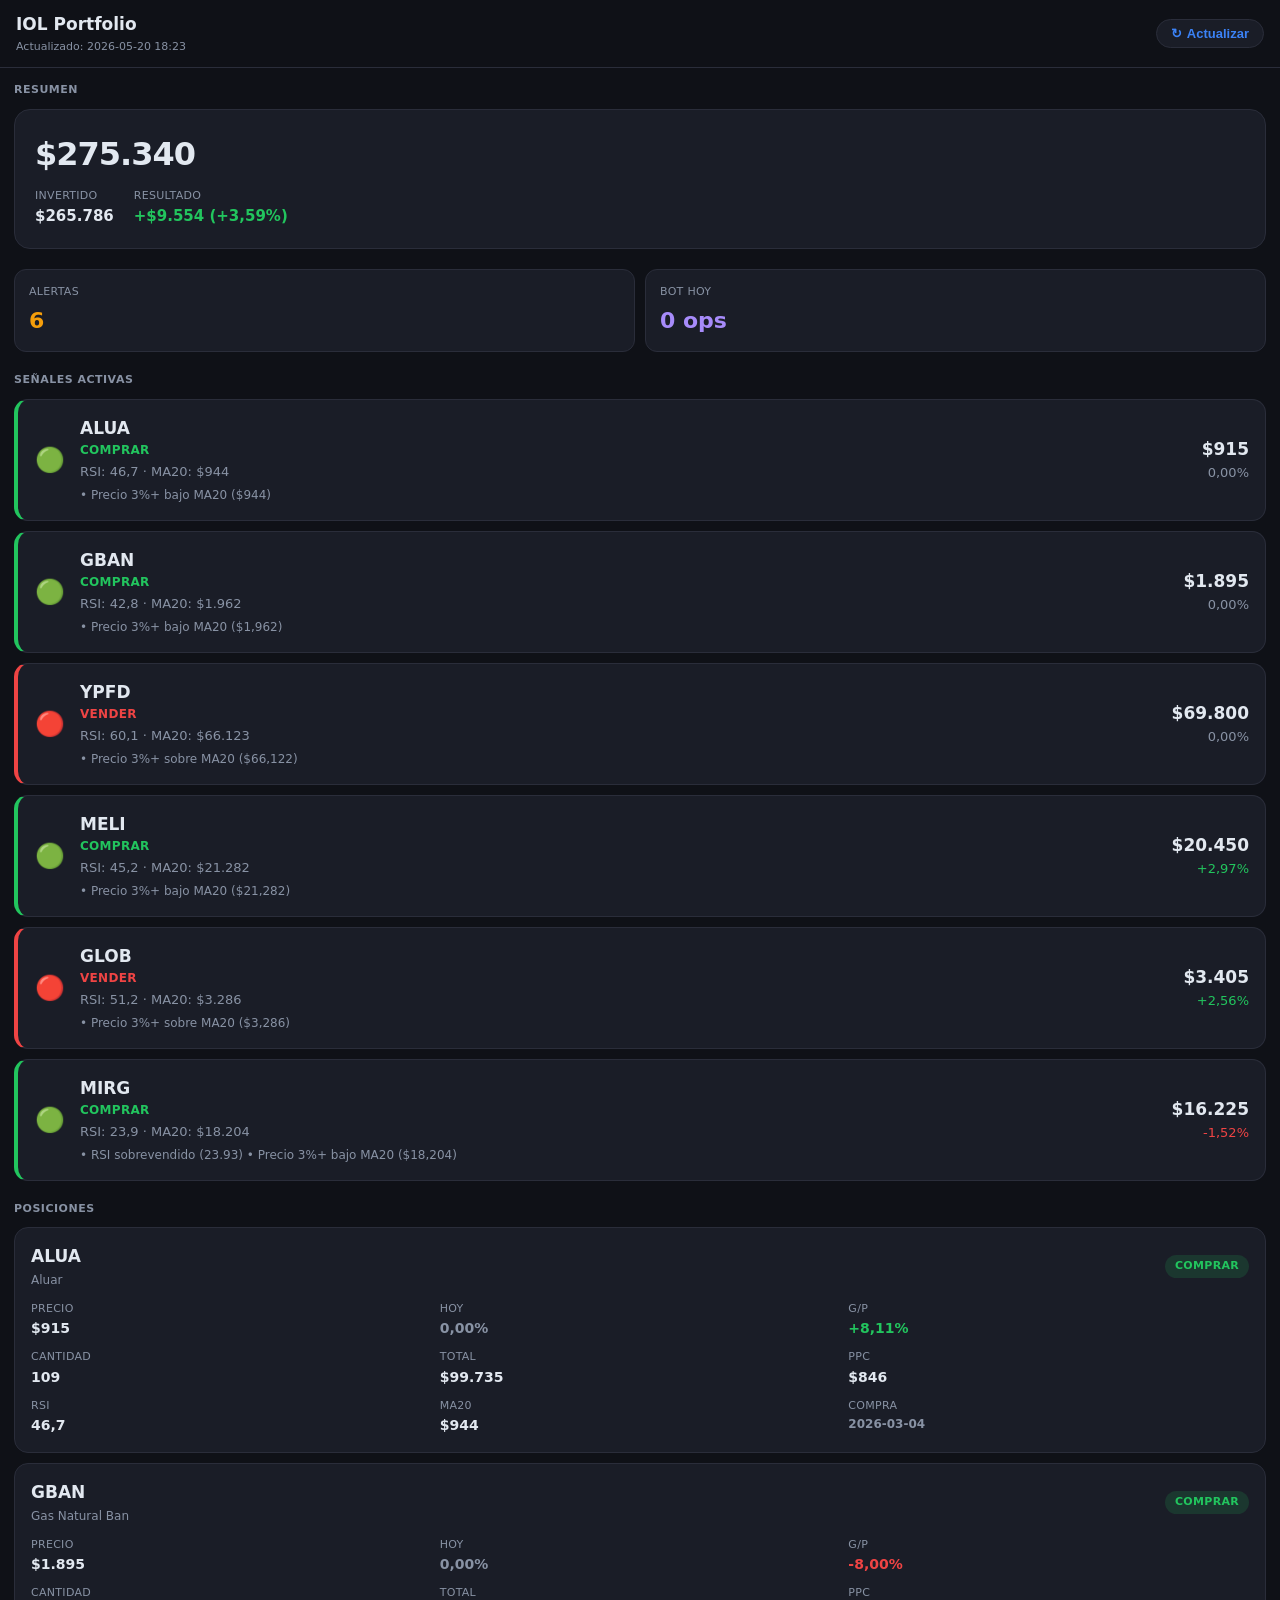
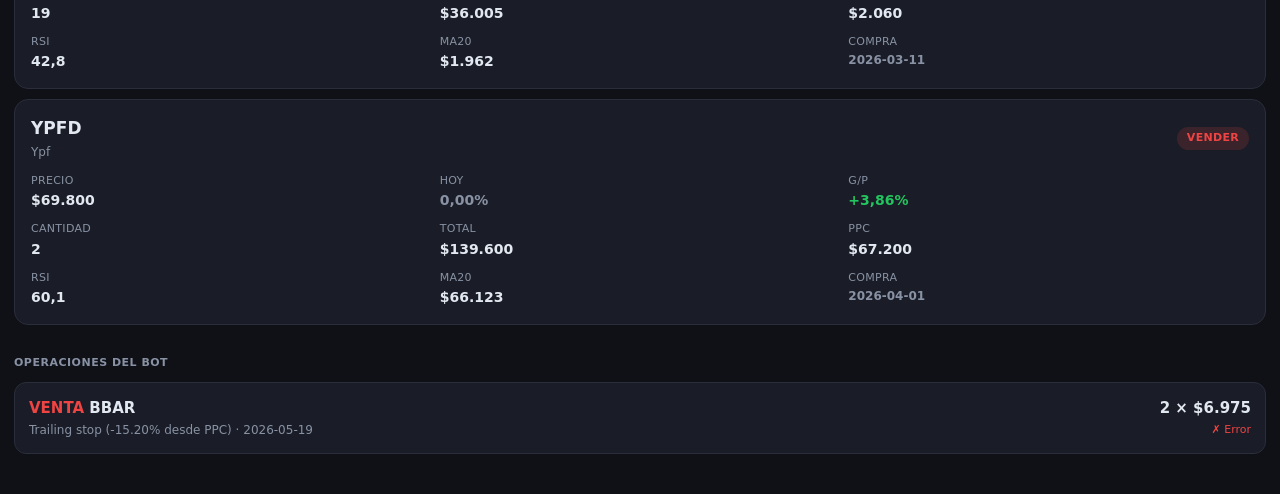
==== mobile.html @ ddc529d3 "feat: mobile-first dashboard + bug fixes (trades log, git rebase, alerts) - Add mobile.html: card-ba" ====
<!DOCTYPE html>
<html lang="es">
<head>
  <meta charset="UTF-8" />
  <meta name="viewport" content="width=device-width, initial-scale=1.0, maximum-scale=1.0" />
  <meta name="apple-mobile-web-app-capable" content="yes" />
  <meta name="apple-mobile-web-app-status-bar-style" content="black-translucent" />
  <meta name="theme-color" content="#0f1117" />
  <title>IOL · Portfolio</title>
  <style>
    :root {
      --bg:      #0f1117;
      --surface: #1a1d27;
      --surface2:#22253a;
      --border:  #2a2d3a;
      --text:    #e2e8f0;
      --muted:   #8892a4;
      --green:   #22c55e;
      --red:     #ef4444;
      --yellow:  #f59e0b;
      --blue:    #3b82f6;
      --purple:  #a78bfa;
    }

    * { box-sizing: border-box; margin: 0; padding: 0; -webkit-tap-highlight-color: transparent; }

    body {
      background: var(--bg);
      color: var(--text);
      font-family: -apple-system, 'Segoe UI', system-ui, sans-serif;
      font-size: 15px;
      line-height: 1.5;
      min-height: 100dvh;
      padding-bottom: env(safe-area-inset-bottom);
    }

    /* ── Top bar ─────────────────────────────── */
    .topbar {
      position: sticky;
      top: 0;
      z-index: 10;
      background: var(--bg);
      border-bottom: 1px solid var(--border);
      padding: 12px 16px;
      display: flex;
      align-items: center;
      justify-content: space-between;
    }
    .topbar-title { font-size: 17px; font-weight: 700; }
    .topbar-meta  { font-size: 11px; color: var(--muted); margin-top: 1px; }

    .refresh-btn {
      background: var(--surface);
      border: 1px solid var(--border);
      border-radius: 20px;
      color: var(--blue);
      font-size: 13px;
      font-weight: 600;
      padding: 6px 14px;
      cursor: pointer;
      transition: background 0.15s;
      display: flex;
      align-items: center;
      gap: 5px;
    }
    .refresh-btn:active { background: var(--surface2); }
    .refresh-btn.loading { opacity: 0.5; pointer-events: none; }

    /* ── Main layout ─────────────────────────── */
    main { padding: 14px 14px 32px; display: flex; flex-direction: column; gap: 20px; }

    /* ── Section title ───────────────────────── */
    .section-title {
      font-size: 11px;
      font-weight: 700;
      text-transform: uppercase;
      letter-spacing: 0.5px;
      color: var(--muted);
      margin-bottom: 10px;
    }

    /* ── Balance card ────────────────────────── */
    .balance-card {
      background: var(--surface);
      border: 1px solid var(--border);
      border-radius: 16px;
      padding: 20px;
    }
    .balance-total { font-size: 32px; font-weight: 800; letter-spacing: -1px; }
    .balance-meta  { display: flex; gap: 20px; margin-top: 10px; flex-wrap: wrap; }
    .balance-item  { display: flex; flex-direction: column; gap: 1px; }
    .balance-item .lbl { font-size: 11px; color: var(--muted); text-transform: uppercase; letter-spacing: 0.3px; }
    .balance-item .val { font-size: 15px; font-weight: 600; }

    /* ── KPI row ─────────────────────────────── */
    .kpi-row { display: grid; grid-template-columns: 1fr 1fr; gap: 10px; }
    .kpi-card {
      background: var(--surface);
      border: 1px solid var(--border);
      border-radius: 12px;
      padding: 14px;
    }
    .kpi-card .lbl { font-size: 11px; color: var(--muted); text-transform: uppercase; letter-spacing: 0.3px; margin-bottom: 4px; }
    .kpi-card .val { font-size: 22px; font-weight: 700; }
    .kpi-card.alert .val { color: var(--yellow); }
    .kpi-card.bot   .val { color: var(--purple); }

    /* ── Alert cards ─────────────────────────── */
    .alert-list { display: flex; flex-direction: column; gap: 10px; }
    .alert-card {
      background: var(--surface);
      border: 1px solid var(--border);
      border-radius: 14px;
      padding: 16px;
      display: flex;
      align-items: center;
      gap: 14px;
    }
    .alert-card.COMPRAR { border-left: 4px solid var(--green); }
    .alert-card.VENDER  { border-left: 4px solid var(--red); }
    .alert-card.ALERTA  { border-left: 4px solid var(--yellow); }

    .alert-icon {
      font-size: 24px;
      min-width: 32px;
      text-align: center;
    }
    .alert-body { flex: 1; min-width: 0; }
    .alert-sym  { font-size: 17px; font-weight: 700; }
    .alert-rec  { font-size: 12px; font-weight: 700; letter-spacing: 0.3px; margin-bottom: 3px; }
    .alert-rec.COMPRAR { color: var(--green); }
    .alert-rec.VENDER  { color: var(--red); }
    .alert-rec.ALERTA  { color: var(--yellow); }
    .alert-detail { font-size: 13px; color: var(--muted); }
    .alert-signals { font-size: 12px; color: var(--muted); margin-top: 4px; }

    .alert-price { text-align: right; min-width: 70px; }
    .alert-price .price { font-size: 17px; font-weight: 700; }
    .alert-price .day   { font-size: 13px; }

    /* ── Position cards ──────────────────────── */
    .position-card {
      background: var(--surface);
      border: 1px solid var(--border);
      border-radius: 14px;
      padding: 16px;
    }
    .position-header {
      display: flex;
      align-items: center;
      justify-content: space-between;
      margin-bottom: 12px;
    }
    .position-sym  { font-size: 17px; font-weight: 700; }
    .position-desc { font-size: 12px; color: var(--muted); margin-top: 1px; }

    .position-grid {
      display: grid;
      grid-template-columns: 1fr 1fr 1fr;
      gap: 10px 8px;
    }
    .position-grid .cell .lbl { font-size: 11px; color: var(--muted); text-transform: uppercase; letter-spacing: 0.3px; }
    .position-grid .cell .val { font-size: 14px; font-weight: 600; margin-top: 1px; }

    /* ── Badge ───────────────────────────────── */
    .badge {
      display: inline-block;
      padding: 3px 10px;
      border-radius: 20px;
      font-size: 11px;
      font-weight: 700;
      letter-spacing: 0.3px;
    }
    .badge.COMPRAR  { background: rgba(34,197,94,.15);  color: var(--green); }
    .badge.VENDER   { background: rgba(239,68,68,.15);  color: var(--red); }
    .badge.ALERTA   { background: rgba(245,158,11,.15); color: var(--yellow); }
    .badge.MANTENER { background: rgba(136,146,164,.1); color: var(--muted); }

    /* ── Trade list ──────────────────────────── */
    .trade-card {
      background: var(--surface);
      border: 1px solid var(--border);
      border-radius: 12px;
      padding: 14px;
      display: flex;
      align-items: center;
      justify-content: space-between;
      gap: 12px;
    }
    .trade-left .sym   { font-size: 15px; font-weight: 700; }
    .trade-left .meta  { font-size: 12px; color: var(--muted); margin-top: 2px; }
    .trade-right       { text-align: right; }
    .trade-right .amt  { font-size: 15px; font-weight: 700; }
    .trade-right .status { font-size: 11px; margin-top: 2px; }
    .status-ok  { color: var(--green); }
    .status-err { color: var(--red); }

    /* ── Color helpers ───────────────────────── */
    .pos { color: var(--green); }
    .neg { color: var(--red); }
    .neu { color: var(--muted); }

    /* ── Empty state ─────────────────────────── */
    .empty {
      text-align: center;
      color: var(--muted);
      font-size: 13px;
      padding: 24px;
      background: var(--surface);
      border: 1px solid var(--border);
      border-radius: 14px;
    }

    /* ── Skeleton loader ─────────────────────── */
    .skeleton {
      background: linear-gradient(90deg, var(--surface) 25%, var(--surface2) 50%, var(--surface) 75%);
      background-size: 200% 100%;
      animation: shimmer 1.4s infinite;
      border-radius: 8px;
      height: 18px;
    }
    @keyframes shimmer { 0% { background-position: 200% 0 } 100% { background-position: -200% 0 } }
  </style>
</head>
<body>

<header class="topbar">
  <div>
    <div class="topbar-title">IOL Portfolio</div>
    <div class="topbar-meta" id="last-updated">Cargando…</div>
  </div>
  <button class="refresh-btn" id="refresh-btn" onclick="reload()">
    <span id="refresh-icon">↻</span> Actualizar
  </button>
</header>

<main>
  <!-- Balance -->
  <div>
    <div class="section-title">Resumen</div>
    <div class="balance-card" id="balance-card">
      <div class="skeleton" style="width:60%;height:36px;margin-bottom:14px"></div>
      <div class="skeleton" style="width:80%;height:16px"></div>
    </div>
  </div>

  <!-- KPIs -->
  <div class="kpi-row">
    <div class="kpi-card alert"><div class="lbl">Alertas</div><div class="val" id="alert-count">—</div></div>
    <div class="kpi-card bot">  <div class="lbl">Bot hoy</div><div class="val" id="bot-ops">—</div></div>
  </div>

  <!-- Alerts -->
  <div id="alerts-section">
    <div class="section-title">Señales activas</div>
    <div class="alert-list" id="alerts-container">
      <div class="empty">Sin señales activas</div>
    </div>
  </div>

  <!-- Positions -->
  <div>
    <div class="section-title">Posiciones</div>
    <div id="positions-container">
      <div class="empty">Cargando…</div>
    </div>
  </div>

  <!-- Trades -->
  <div id="trades-section" style="display:none">
    <div class="section-title">Operaciones del bot</div>
    <div id="trades-container"></div>
  </div>
</main>

<script>
const DATA_URL   = "data/portfolio.json";
const TRADES_URL = "data/trades_log.json";

function fmt(n, d = 0) {
  return new Intl.NumberFormat("es-AR", { minimumFractionDigits: d, maximumFractionDigits: d }).format(n);
}
function pct(v) {
  const cls = v > 0 ? "pos" : v < 0 ? "neg" : "neu";
  return `<span class="${cls}">${v > 0 ? "+" : ""}${fmt(v, 2)}%</span>`;
}
function recIcon(r) {
  return { COMPRAR: "🟢", VENDER: "🔴", ALERTA: "⚠️", MANTENER: "⚪" }[r] ?? "⚪";
}

function renderBalance(data) {
  const gain    = data.total_gain ?? 0;
  const gainPct = data.total_gain_pct ?? 0;
  const gSign   = gain >= 0 ? "+" : "";
  const gCls    = gain >= 0 ? "pos" : "neg";
  document.getElementById("balance-card").innerHTML = `
    <div class="balance-total">$${fmt(data.total_ars)}</div>
    <div class="balance-meta">
      <div class="balance-item">
        <span class="lbl">Invertido</span>
        <span class="val">$${fmt(data.invested ?? 0)}</span>
      </div>
      <div class="balance-item">
        <span class="lbl">Resultado</span>
        <span class="val ${gCls}">${gSign}$${fmt(Math.abs(gain))} (${gSign}${fmt(gainPct, 2)}%)</span>
      </div>
    </div>`;
  document.getElementById("last-updated").textContent = `Actualizado: ${data.last_updated}`;
  document.getElementById("alert-count").textContent = data.alert_count ?? 0;
}

function renderAlerts(positions, watchlist) {
  const all    = [...positions, ...(watchlist ?? [])];
  const alerts = all.filter(p => ["COMPRAR", "VENDER", "ALERTA"].includes(p.recommendation));
  const cont   = document.getElementById("alerts-container");

  if (alerts.length === 0) {
    cont.innerHTML = `<div class="empty">✅ Sin señales activas</div>`;
    return;
  }

  cont.innerHTML = alerts.map(a => `
    <div class="alert-card ${a.recommendation}">
      <div class="alert-icon">${recIcon(a.recommendation)}</div>
      <div class="alert-body">
        <div class="alert-sym">${a.symbol}</div>
        <div class="alert-rec ${a.recommendation}">${a.recommendation}</div>
        <div class="alert-detail">
          RSI: ${a.rsi != null ? fmt(a.rsi, 1) : "—"} · MA20: ${a.ma20 != null ? "$" + fmt(a.ma20) : "—"}
        </div>
        ${a.signals?.length ? `<div class="alert-signals">${a.signals.map(s => "• " + s).join("  ")}</div>` : ""}
      </div>
      <div class="alert-price">
        <div class="price">$${fmt(a.unit_price)}</div>
        <div class="day">${pct(a.daily_change_pct ?? 0)}</div>
      </div>
    </div>`).join("");
}

function renderPositions(positions) {
  const cont = document.getElementById("positions-container");
  if (!positions.length) {
    cont.innerHTML = `<div class="empty">Sin posiciones</div>`;
    return;
  }
  cont.innerHTML = positions.map(p => {
    const gpCls  = p.gain_pct > 0 ? "pos" : p.gain_pct < 0 ? "neg" : "neu";
    const gpSign = p.gain_pct > 0 ? "+" : "";
    return `
    <div class="position-card" style="margin-bottom:10px">
      <div class="position-header">
        <div>
          <div class="position-sym">${p.symbol}</div>
          <div class="position-desc">${p.description ?? ""}</div>
        </div>
        <span class="badge ${p.recommendation}">${p.recommendation}</span>
      </div>
      <div class="position-grid">
        <div class="cell"><div class="lbl">Precio</div><div class="val">$${fmt(p.unit_price)}</div></div>
        <div class="cell"><div class="lbl">Hoy</div><div class="val">${pct(p.daily_change_pct ?? 0)}</div></div>
        <div class="cell"><div class="lbl">G/P</div><div class="val ${gpCls}">${gpSign}${fmt(p.gain_pct, 2)}%</div></div>
        <div class="cell"><div class="lbl">Cantidad</div><div class="val">${fmt(p.quantity)}</div></div>
        <div class="cell"><div class="lbl">Total</div><div class="val">$${fmt(p.total_value)}</div></div>
        <div class="cell"><div class="lbl">PPC</div><div class="val">$${fmt(p.ppc)}</div></div>
        <div class="cell"><div class="lbl">RSI</div><div class="val ${p.rsi != null && p.rsi < 35 ? "pos" : p.rsi != null && p.rsi > 65 ? "neg" : ""}">${p.rsi != null ? fmt(p.rsi, 1) : "—"}</div></div>
        <div class="cell"><div class="lbl">MA20</div><div class="val">${p.ma20 != null ? "$" + fmt(p.ma20) : "—"}</div></div>
        <div class="cell"><div class="lbl">Compra</div><div class="val" style="font-size:12px;color:var(--muted)">${p.buy_date ?? "—"}</div></div>
      </div>
    </div>`; }).join("");
}

async function renderTrades() {
  try {
    const r   = await fetch(`${TRADES_URL}?t=${Date.now()}`);
    if (!r.ok) return;
    const raw  = await r.json();
    const log  = Array.isArray(raw) ? raw : (raw.trades ?? []);
    if (!log.length) return;

    const today    = new Date().toISOString().slice(0, 10);
    const todayOps = log.filter(t => t.date?.startsWith(today) && t.status === "executed").length;
    document.getElementById("bot-ops").textContent = `${todayOps} op${todayOps !== 1 ? "s" : ""}`;

    const section = document.getElementById("trades-section");
    section.style.display = "";

    const recent = [...log].reverse().slice(0, 10);
    document.getElementById("trades-container").innerHTML = recent.map(t => {
      const isBuy   = t.side === "buy";
      const ok      = t.status === "executed";
      const sideStr = isBuy ? "COMPRA" : "VENTA";
      const sideCls = isBuy ? "pos" : "neg";
      return `
      <div class="trade-card" style="margin-bottom:8px">
        <div class="trade-left">
          <div class="sym"><span class="${sideCls}">${sideStr}</span> ${t.symbol}</div>
          <div class="meta">${t.reason ?? ""} · ${(t.date ?? "").slice(0, 16).replace("T", " ")}</div>
        </div>
        <div class="trade-right">
          <div class="amt">${fmt(t.quantity)} × $${fmt(t.price)}</div>
          <div class="status ${ok ? "status-ok" : "status-err"}">${ok ? "✓ Ejecutada" : "✗ Error"}</div>
        </div>
      </div>`; }).join("");
  } catch (_) {}
}

async function loadData() {
  const btn  = document.getElementById("refresh-btn");
  const icon = document.getElementById("refresh-icon");
  btn.classList.add("loading");
  icon.style.display = "none";

  try {
    const r    = await fetch(`${DATA_URL}?t=${Date.now()}`);
    if (!r.ok) throw new Error("No se pudo cargar portfolio.json");
    const data = await r.json();

    renderBalance(data);
    renderAlerts(data.positions, data.watchlist);
    renderPositions(data.positions);
    await renderTrades();
  } catch (e) {
    document.getElementById("balance-card").innerHTML =
      `<div style="color:var(--red);font-size:13px">Error: ${e.message}</div>`;
  } finally {
    btn.classList.remove("loading");
    icon.style.display = "";
  }
}

function reload() { loadData(); }

loadData();
setInterval(loadData, 10 * 60 * 1000);
</script>
</body>
</html>
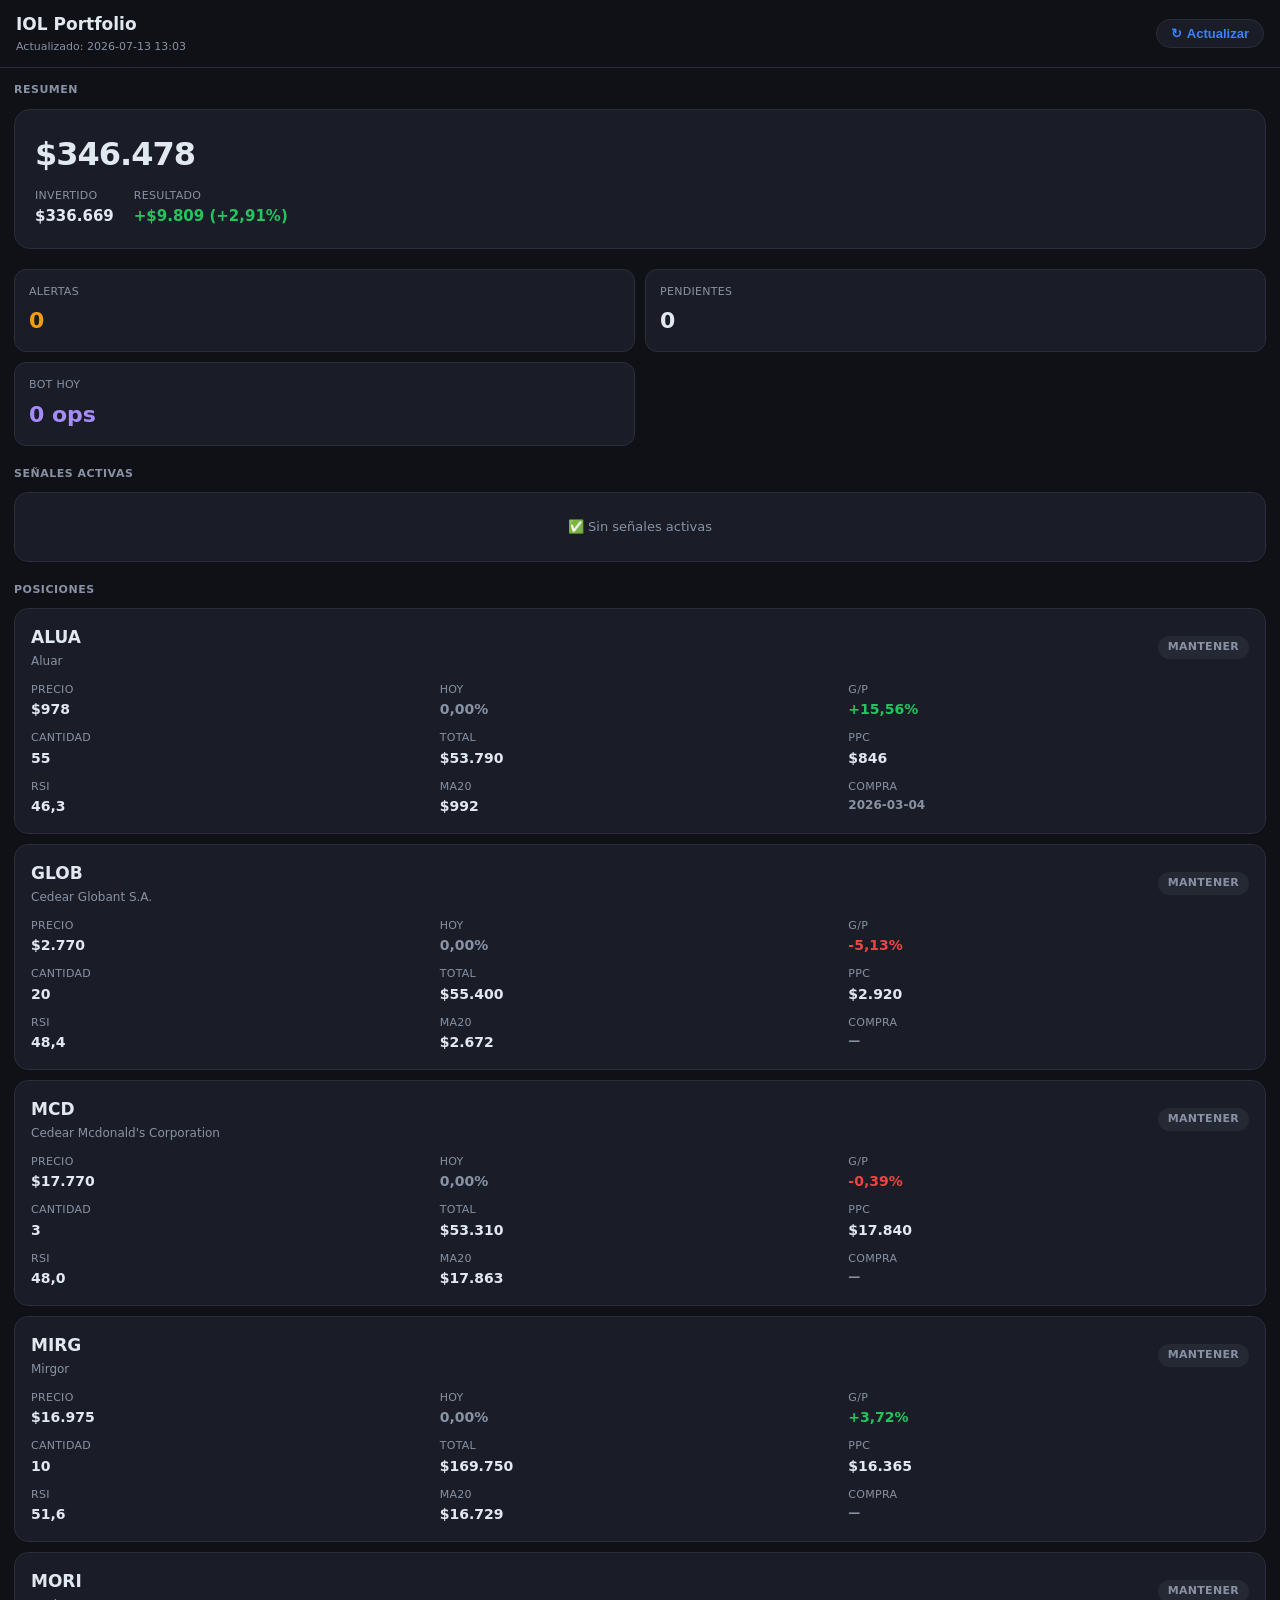
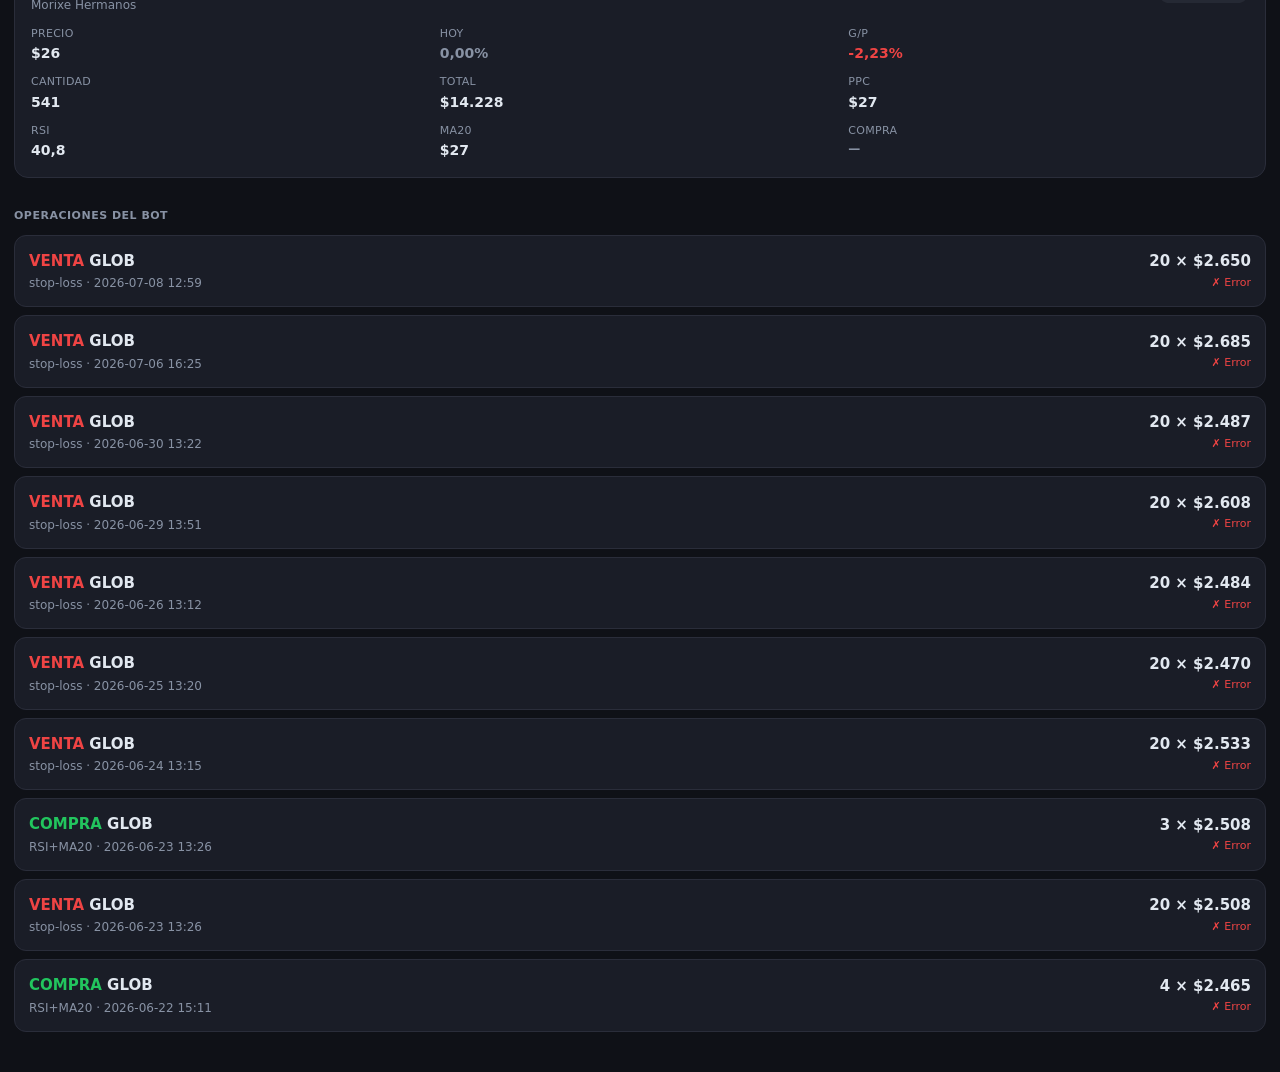
==== commit ee0824aa: "feat: unify portfolio signals across bot and dashboard" ====
--- a/mobile.html
+++ b/mobile.html
@@ -247,6 +247,7 @@
   <!-- KPIs -->
   <div class="kpi-row">
     <div class="kpi-card alert"><div class="lbl">Alertas</div><div class="val" id="alert-count">—</div></div>
+    <div class="kpi-card"><div class="lbl">Pendientes</div><div class="val" id="pending-count">—</div></div>
     <div class="kpi-card bot">  <div class="lbl">Bot hoy</div><div class="val" id="bot-ops">—</div></div>
   </div>
 
@@ -298,7 +299,7 @@
     <div class="balance-meta">
       <div class="balance-item">
         <span class="lbl">Invertido</span>
-        <span class="val">$${fmt(data.invested ?? 0)}</span>
+        <span class="val">$${fmt(data.invested_ars ?? data.invested ?? 0)}</span>
       </div>
       <div class="balance-item">
         <span class="lbl">Resultado</span>
@@ -307,11 +308,11 @@
     </div>`;
   document.getElementById("last-updated").textContent = `Actualizado: ${data.last_updated}`;
   document.getElementById("alert-count").textContent = data.alert_count ?? 0;
-}
-
-function renderAlerts(positions, watchlist) {
-  const all    = [...positions, ...(watchlist ?? [])];
-  const alerts = all.filter(p => ["COMPRAR", "VENDER", "ALERTA"].includes(p.recommendation));
+  document.getElementById("pending-count").textContent = data.pending_orders_count ?? 0;
+}
+
+function renderAlerts(positions) {
+  const alerts = positions.filter(p => ["COMPRAR", "VENDER", "ALERTA"].includes(p.recommendation));
   const cont   = document.getElementById("alerts-container");
 
   if (alerts.length === 0) {
@@ -416,7 +417,7 @@
     const data = await r.json();
 
     renderBalance(data);
-    renderAlerts(data.positions, data.watchlist);
+    renderAlerts(data.positions);
     renderPositions(data.positions);
     await renderTrades();
   } catch (e) {
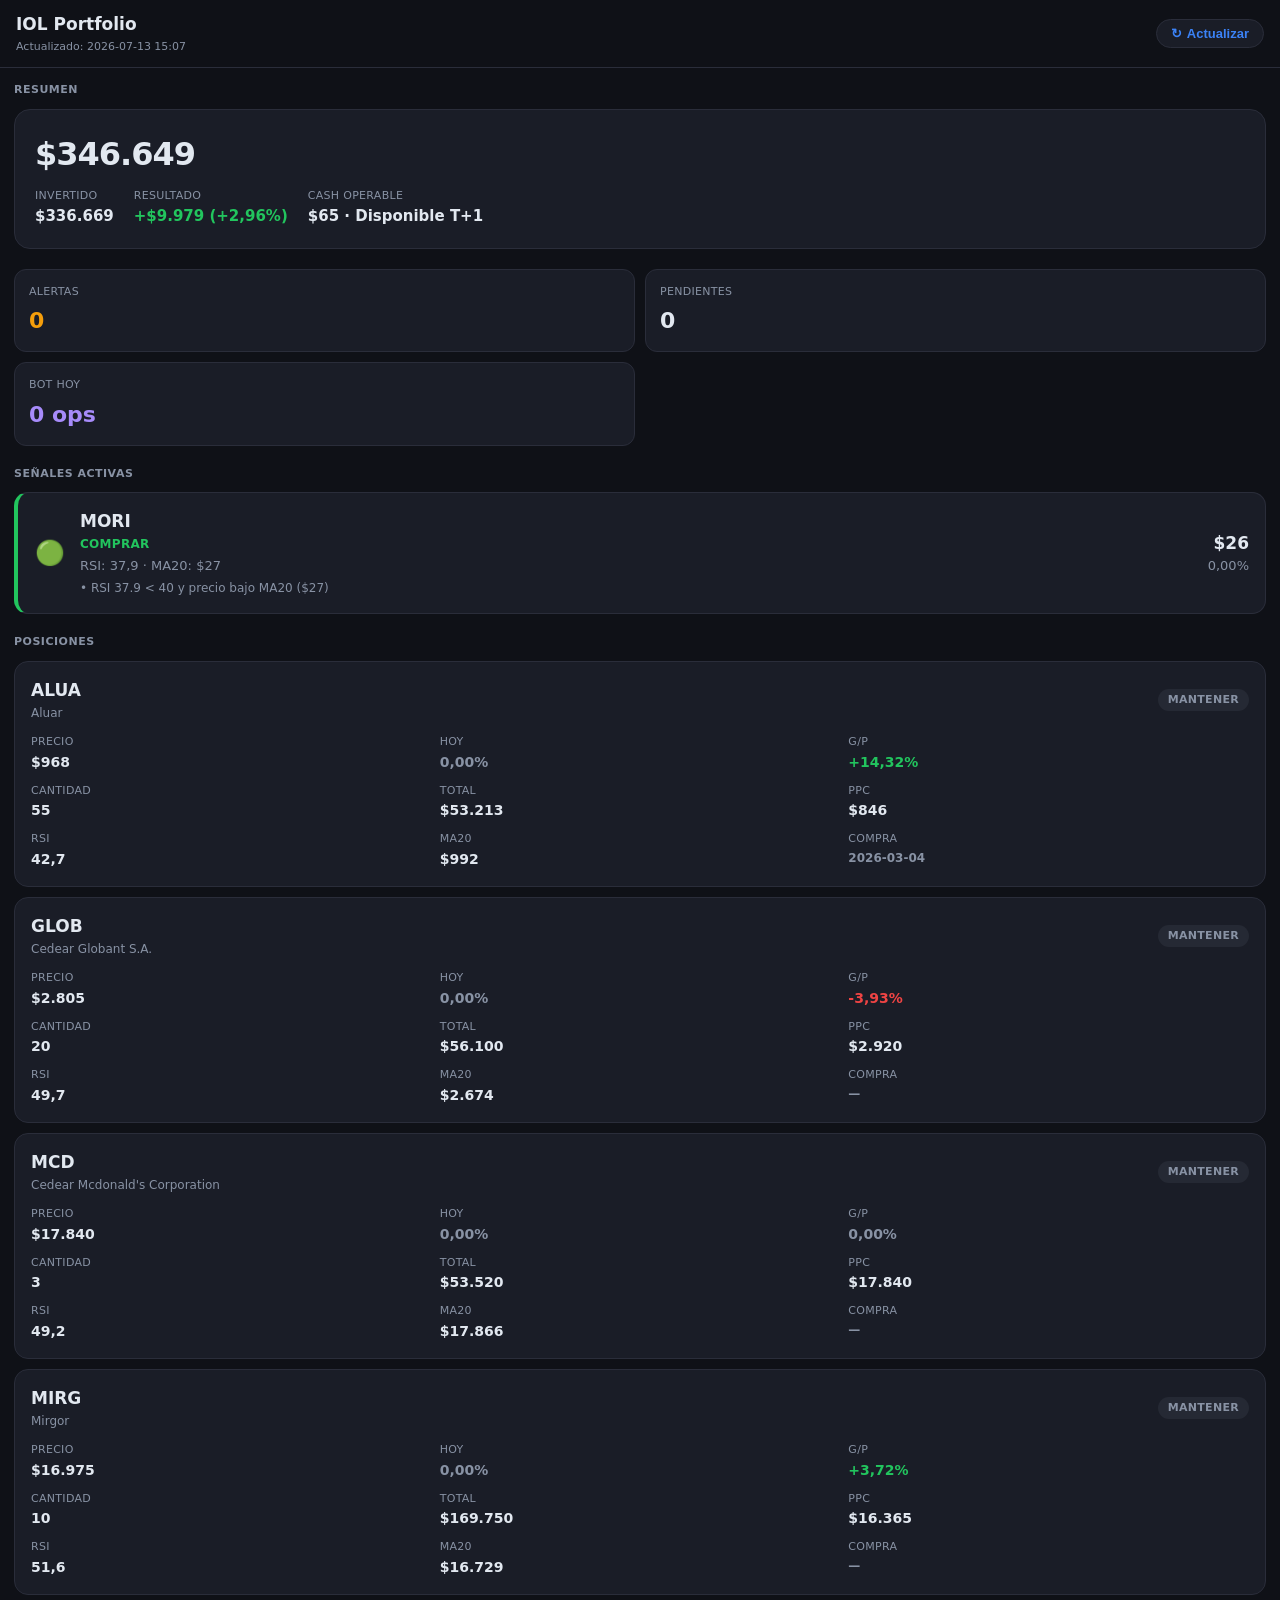
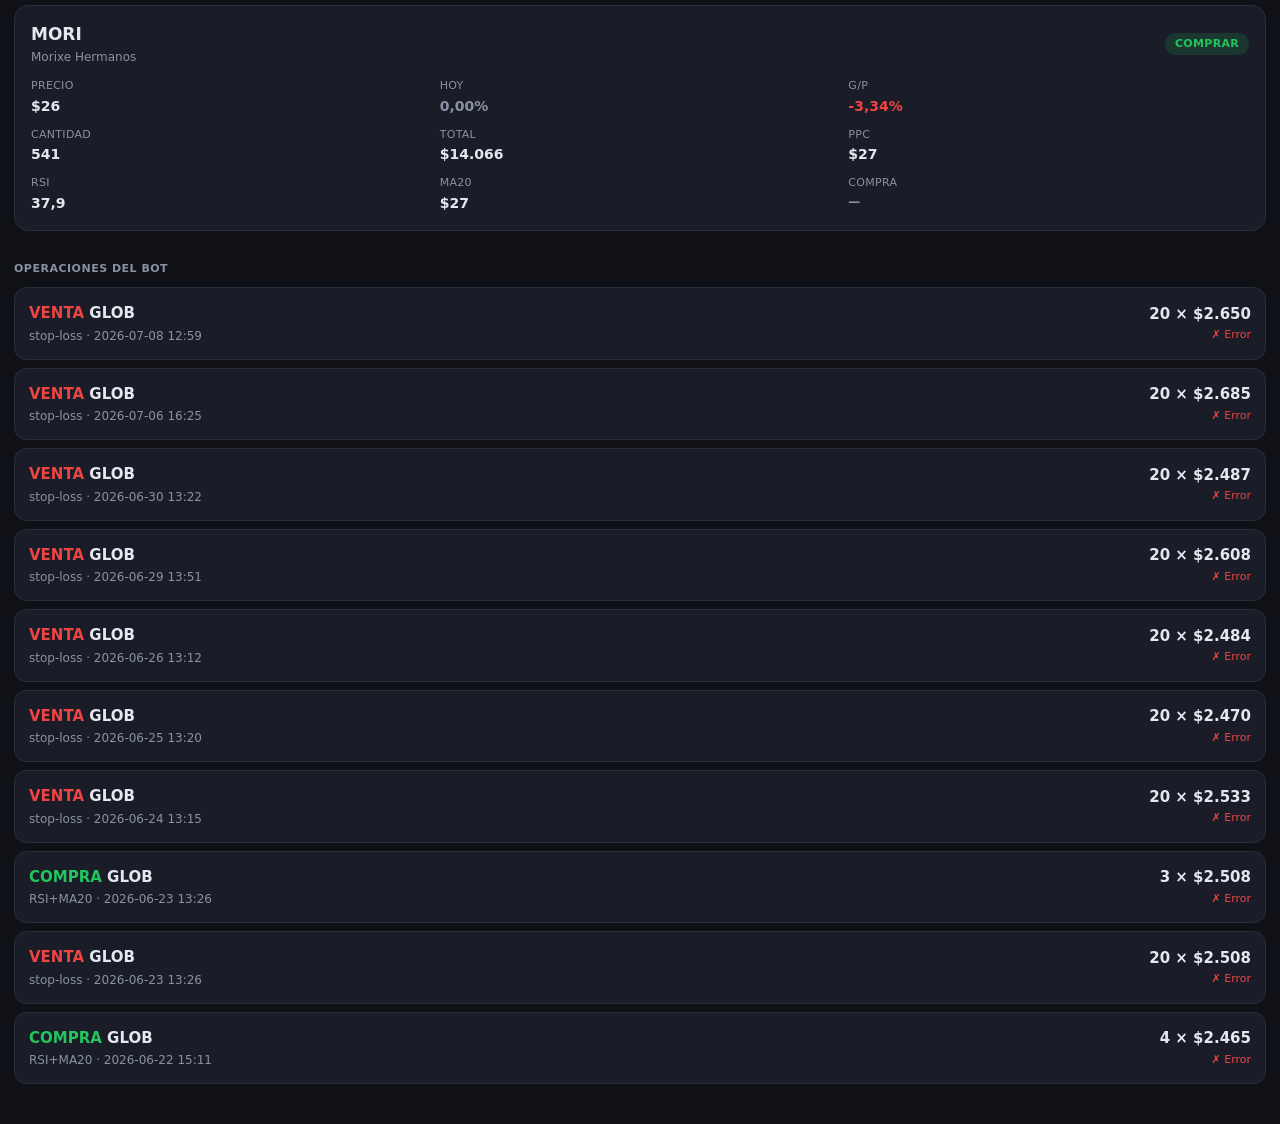
==== commit cab78dbe: "Expose cash snapshot across bot and dashboard" ====
--- a/mobile.html
+++ b/mobile.html
@@ -288,6 +288,15 @@
 function recIcon(r) {
   return { COMPRAR: "🟢", VENDER: "🔴", ALERTA: "⚠️", MANTENER: "⚪" }[r] ?? "⚪";
 }
+function liquidationLabel(liq) {
+  return {
+    inmediato: "Contado inmediato",
+    hrs24: "Disponible T+1",
+    hrs48: "Disponible T+2",
+    hrs72: "Disponible T+3",
+    masHrs72: "Disponible > T+3",
+  }[liq] ?? liq ?? "";
+}
 
 function renderBalance(data) {
   const gain    = data.total_gain ?? 0;
@@ -304,6 +313,10 @@
       <div class="balance-item">
         <span class="lbl">Resultado</span>
         <span class="val ${gCls}">${gSign}$${fmt(Math.abs(gain))} (${gSign}${fmt(gainPct, 2)}%)</span>
+      </div>
+      <div class="balance-item">
+        <span class="lbl">Cash operable</span>
+        <span class="val">$${fmt(data.cash_available ?? 0)} · ${liquidationLabel(data.cash_liquidation)}</span>
       </div>
     </div>`;
   document.getElementById("last-updated").textContent = `Actualizado: ${data.last_updated}`;
